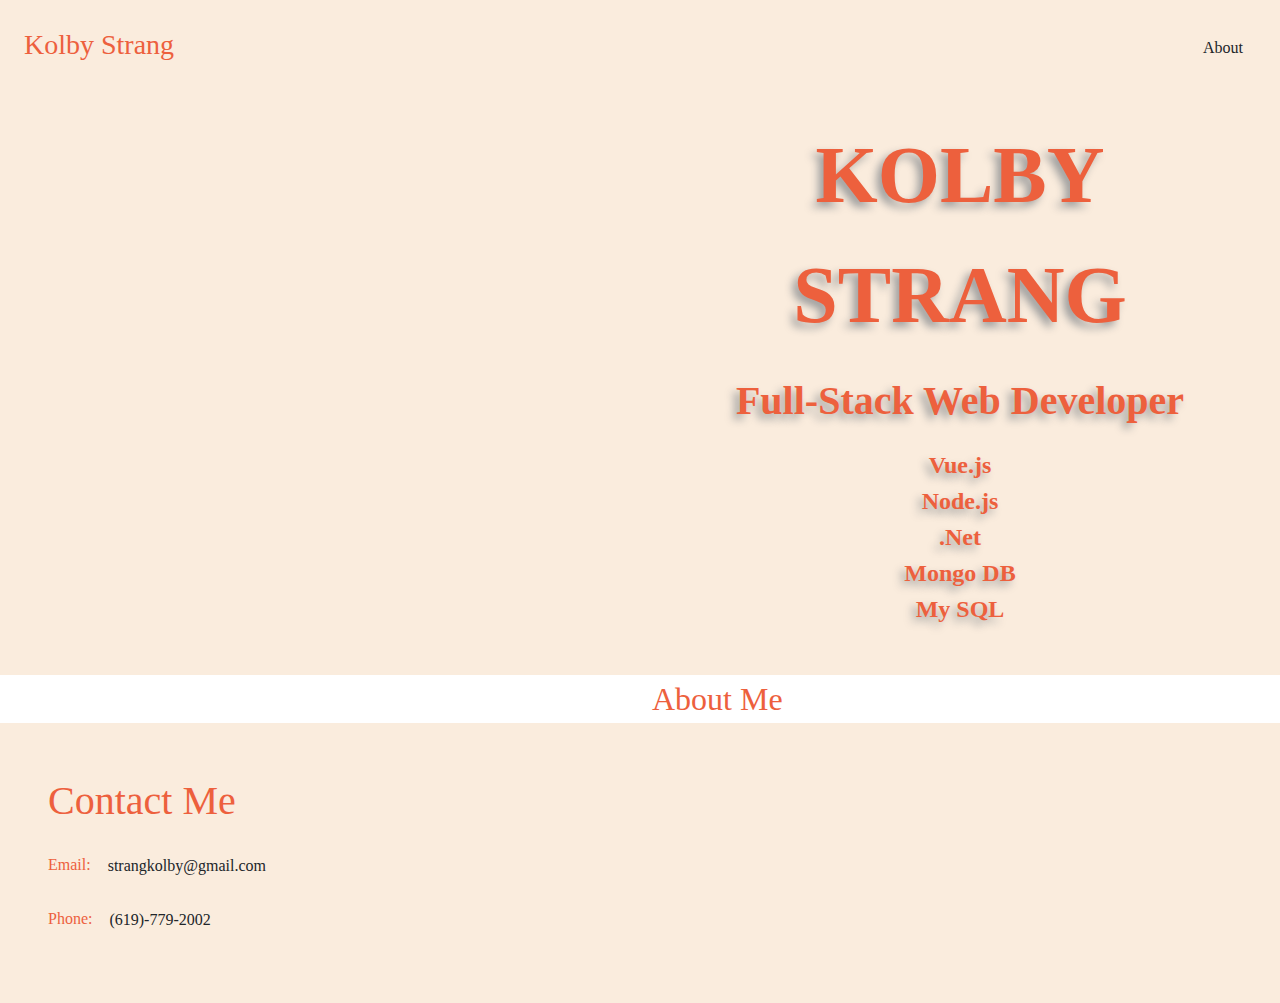
==== index.html @ c52d1a38 "Scrollintoview functionality" ====
<!DOCTYPE html>
<html lang="en">

<head>
  <meta charset="UTF-8">
  <meta name="viewport" content="width=device-width, initial-scale=1.0">
  <meta http-equiv="X-UA-Compatible" content="ie=edge">
  <meta name="format-detection" content="telephone=no">
  <link rel="icon" href="https://static.thenounproject.com/png/345852-200.png">
  <link rel="stylesheet"
    href="https://cdnjs.cloudflare.com/ajax/libs/MaterialDesign-Webfont/7.0.96/css/materialdesignicons.min.css"
    integrity="sha512-fXnjLwoVZ01NUqS/7G5kAnhXNXat6v7e3M9PhoMHOTARUMCaf5qNO84r5x9AFf5HDzm3rEZD8sb/n6dZ19SzFA=="
    crossorigin="anonymous" referrerpolicy="no-referrer" />
  <link rel="stylesheet" href="assets/style/main.css">
  <link rel="stylesheet" href="assets/style/style.css">
  <link rel="stylesheet" href="assets/scss/main.scss">
  <title>Kolby Strang</title>
</head>

<body>
  <!-- SECTION -->
  <header class="d-flex justify-content-between fs-3 p-4 pb-0">
    <a href="#">Kolby Strang</a>
    <nav>
      <a role="button" class="btn" onclick="app.HomeController.scrollToElem('about')">About</a>
    </nav>
  </header>

  <!-- SECTION -->
  <main>

    <section id="router-view">
      <!-- primary viewport -->
    </section>

  </main>

  <!-- SECTION -->
  <footer>
    <div class="container-fluid p-5">
      <div class="row">
        <div class="col-12">
          <p class="fs-1">Contact Me</p>
        </div>
      </div>
      <div class="row">
        <div class="col-12 col-md-4">
          <p>
            Email: <a class="btn" href="mailto: strangkolby@gmail.com">strangkolby@gmail.com</a>
          </p>
          <p>
            Phone: <a href="tel:+16197792002" data-phone-number="+16197792002" role="button"
              class="btn">(619)-779-2002</a>
          </p>
        </div>
        <div class="col-4"></div>
        <div class="col-4"></div>
      </div>
    </div>
  </footer>

  <script src="https://cdn.jsdelivr.net/npm/axios/dist/axios.min.js"></script>
  <script src="https://cdn.jsdelivr.net/npm/bootstrap@5.2.0/dist/js/bootstrap.bundle.min.js"
    integrity="sha384-A3rJD856KowSb7dwlZdYEkO39Gagi7vIsF0jrRAoQmDKKtQBHUuLZ9AsSv4jD4Xa"
    crossorigin="anonymous"></script>
  <script src="https://cdn.jsdelivr.net/npm/sweetalert2@11.3.10/dist/sweetalert2.all.min.js"
    integrity="sha256-hw7v8jZF/rFEdx1ZHepT4D73AFTHLu/P9kEyrNesRyc=" crossorigin="anonymous"></script>

  <script src="app/App.js" type="module"></script>
</body>

</html>
---- assets/style/style.css ----
body {
  color: #ed603d;
  background-color: #faecdd;
  font-family: 'Times New Roman', Times, serif
}

a {
  color: #ed603d;
  text-decoration: none;
}

.hero-img {
  max-width: 100%;
  max-height: 80vh;
  border-radius: 10px;
  box-shadow: -5px 5px 9px #9d9d9d;
}

.fs-0 {
  font-size: 60pt;
}

.text-shadow {
  text-shadow: -5px 5px 9px #9d9d9d;
}
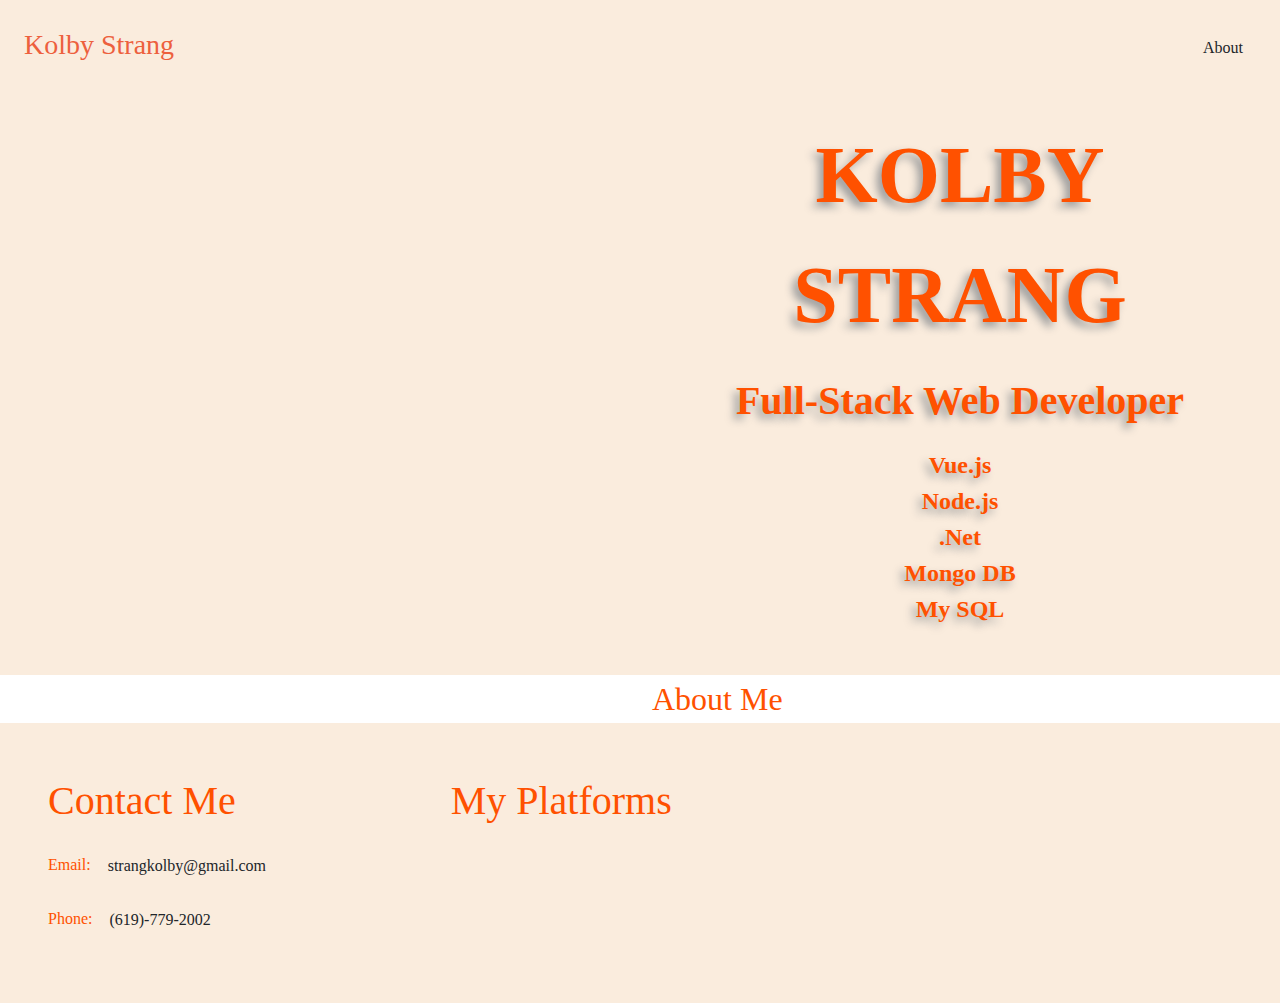
==== commit 6f4a2748: "added some contact links" ====
--- a/index.html
+++ b/index.html
@@ -39,12 +39,9 @@
   <footer>
     <div class="container-fluid p-5">
       <div class="row">
-        <div class="col-12">
+
+        <div class="col-12 col-md-4">
           <p class="fs-1">Contact Me</p>
-        </div>
-      </div>
-      <div class="row">
-        <div class="col-12 col-md-4">
           <p>
             Email: <a class="btn" href="mailto: strangkolby@gmail.com">strangkolby@gmail.com</a>
           </p>
@@ -53,8 +50,18 @@
               class="btn">(619)-779-2002</a>
           </p>
         </div>
-        <div class="col-4"></div>
-        <div class="col-4"></div>
+
+        <div class="col-12 col-md-4">
+          <p class="fs-1">My Platforms</p>
+          <div class="d-flex">
+            <a role="button" href="https://github.com/Kolby-Strang" target="_blank" class="btn mdi mdi-github"></a>
+            <a role="button" target="_blank" href="https://www.linkedin.com/in/kolby-strang/"
+              class="btn mdi mdi-linkedin"></a>
+          </div>
+        </div>
+
+        <div class="col-12 col-md-4"></div>
+
       </div>
     </div>
   </footer>
--- a/assets/style/style.css
+++ b/assets/style/style.css
@@ -1,8 +1,9 @@
 body {
-  color: #ed603d;
+  color: #ff5100;
   background-color: #faecdd;
   font-family: 'Times New Roman', Times, serif
 }
+
 
 a {
   color: #ed603d;
@@ -14,6 +15,7 @@
   max-height: 80vh;
   border-radius: 10px;
   box-shadow: -5px 5px 9px #9d9d9d;
+  object-fit: cover;
 }
 
 .fs-0 {
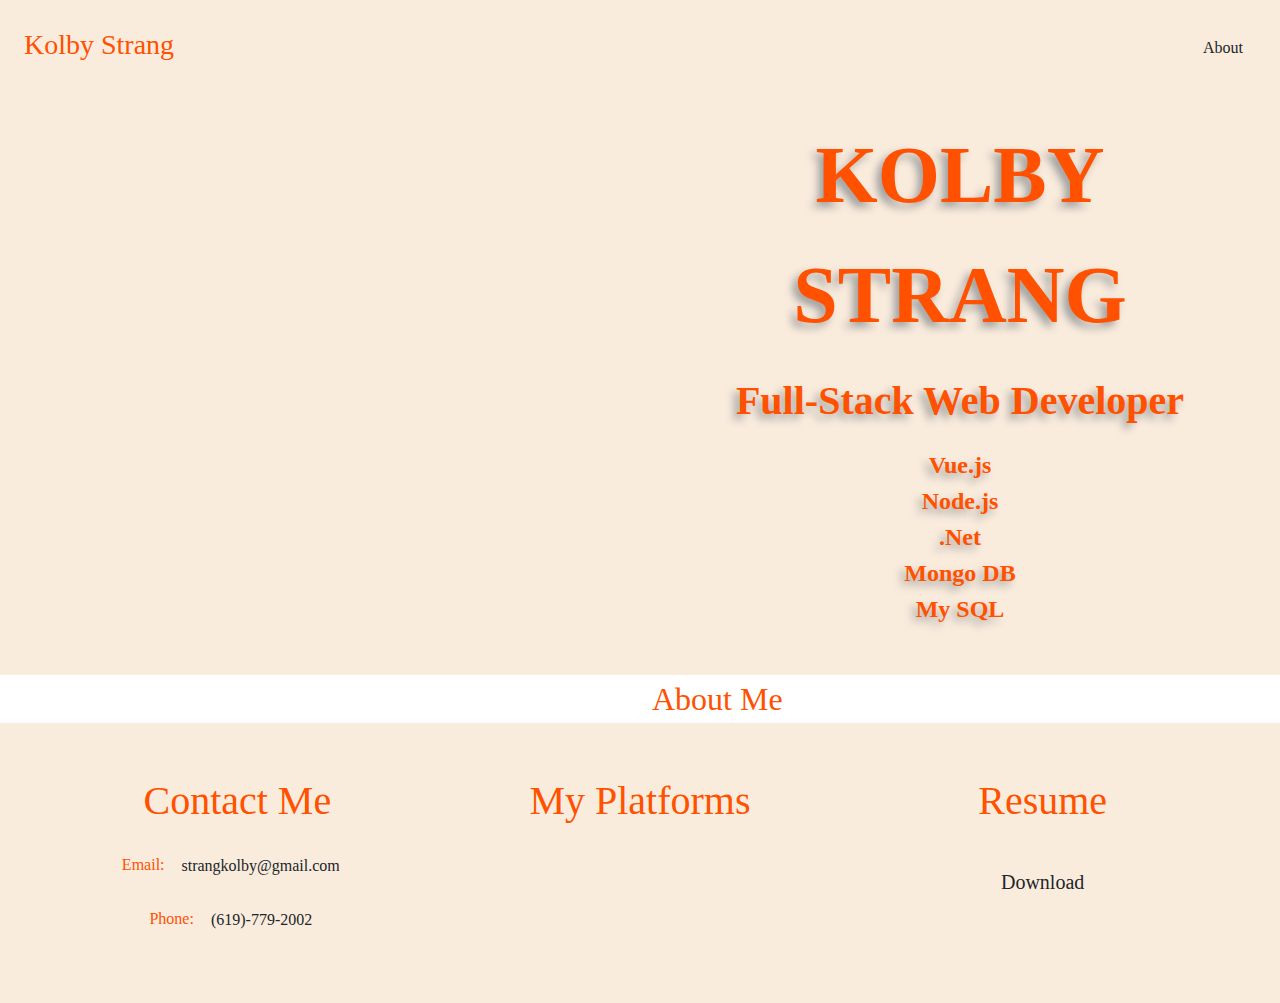
==== commit 617f1aee: "Added download and some style" ====
--- a/index.html
+++ b/index.html
@@ -40,7 +40,7 @@
     <div class="container-fluid p-5">
       <div class="row">
 
-        <div class="col-12 col-md-4">
+        <div class="col-12 col-md-4 text-center">
           <p class="fs-1">Contact Me</p>
           <p>
             Email: <a class="btn" href="mailto: strangkolby@gmail.com">strangkolby@gmail.com</a>
@@ -51,16 +51,20 @@
           </p>
         </div>
 
-        <div class="col-12 col-md-4">
+        <div class="col-12 col-md-4 text-center">
           <p class="fs-1">My Platforms</p>
-          <div class="d-flex">
-            <a role="button" href="https://github.com/Kolby-Strang" target="_blank" class="btn mdi mdi-github"></a>
+          <div class="d-flex justify-content-center">
+            <a role="button" href="https://github.com/Kolby-Strang" target="_blank" class="btn mdi mdi-github fs-2"></a>
             <a role="button" target="_blank" href="https://www.linkedin.com/in/kolby-strang/"
-              class="btn mdi mdi-linkedin"></a>
+              class="btn mdi mdi-linkedin fs-2"></a>
           </div>
         </div>
 
-        <div class="col-12 col-md-4"></div>
+        <div class="col-12 col-md-4 text-center">
+          <p class="fs-1">Resume</p>
+          <p href="assets/files/Resume.png" download="Resume" class="btn mdi mdi-download fs-2"> <span
+              class="fs-5">Download</span></p>
+        </div>
 
       </div>
     </div>
--- a/assets/style/style.css
+++ b/assets/style/style.css
@@ -6,7 +6,7 @@
 
 
 a {
-  color: #ed603d;
+  color: #ff5100;
   text-decoration: none;
 }
 
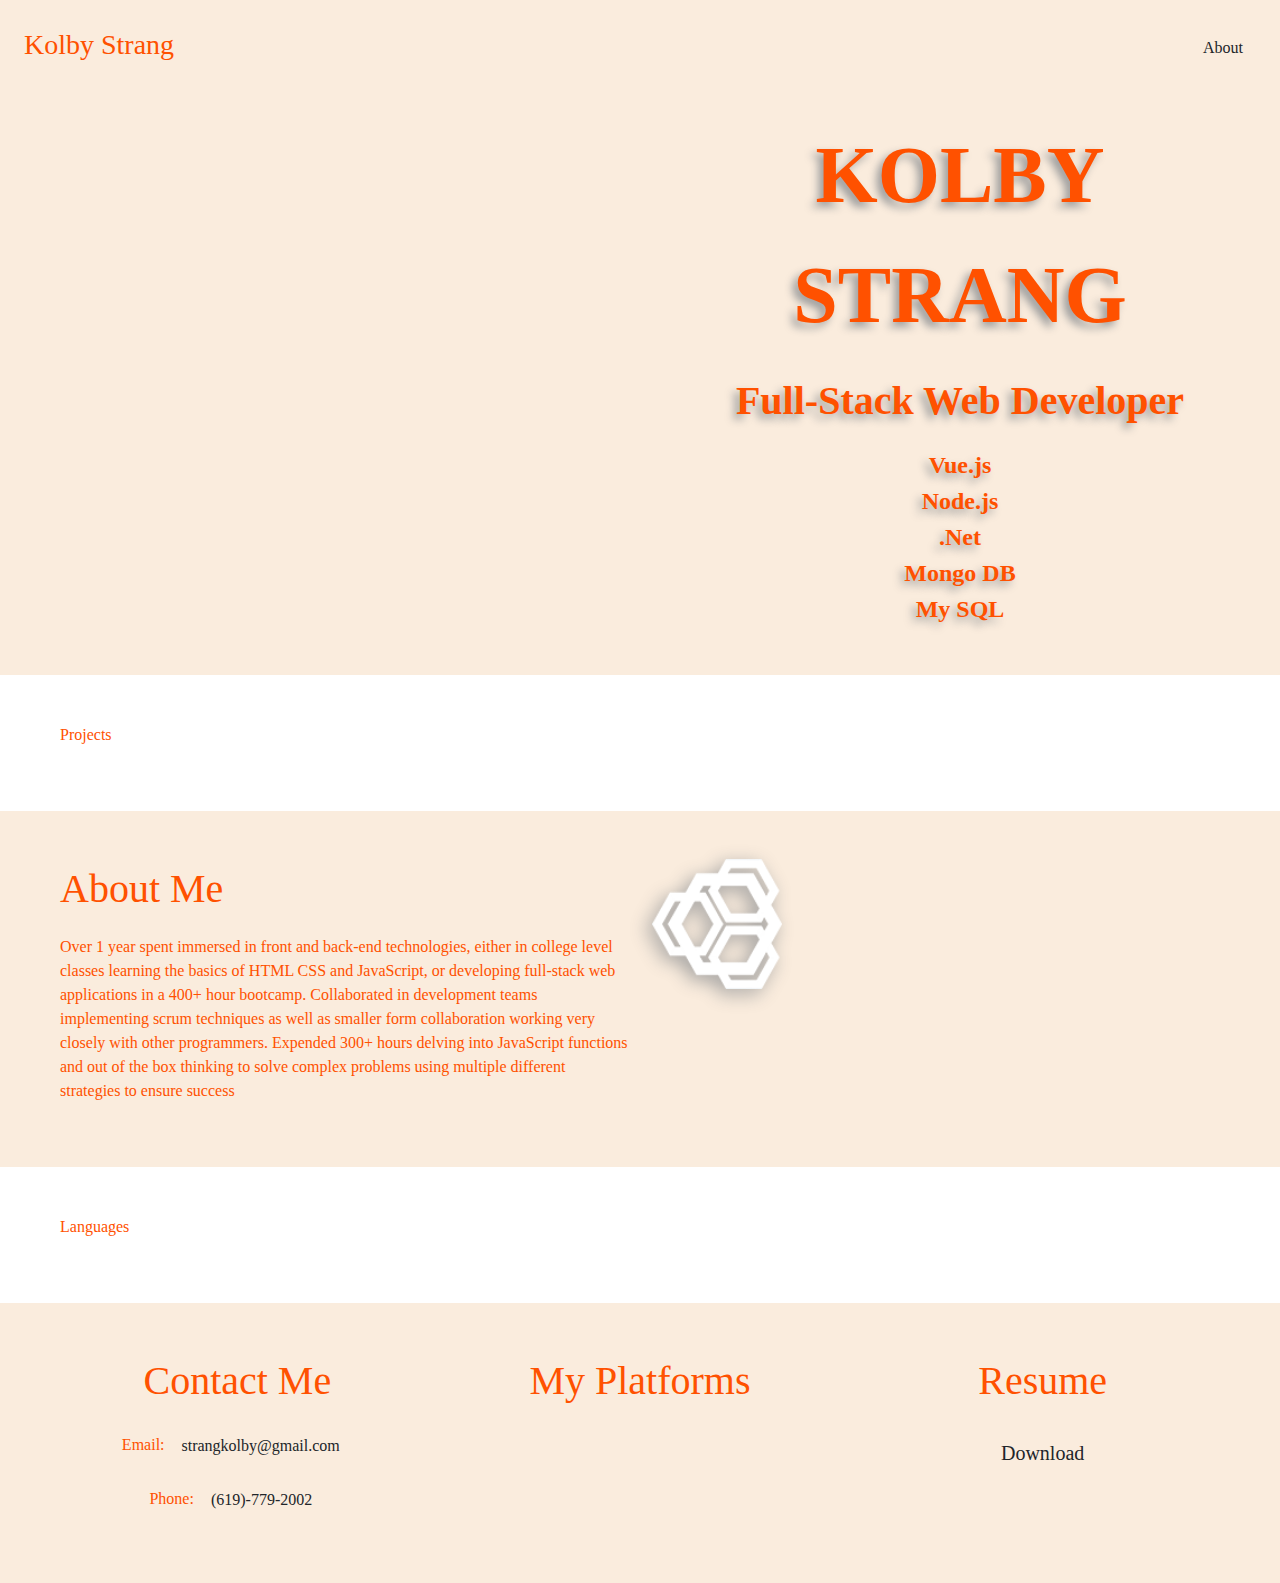
==== commit 8f522ac7: "Added more to about section and skeleton for other sections" ====
--- a/index.html
+++ b/index.html
@@ -62,8 +62,11 @@
 
         <div class="col-12 col-md-4 text-center">
           <p class="fs-1">Resume</p>
-          <p href="assets/files/Resume.png" download="Resume" class="btn mdi mdi-download fs-2"> <span
-              class="fs-5">Download</span></p>
+          <div href="assets/files/Resume.png" download="Resume"
+            class="btn d-flex align-content-center justify-content-center">
+            <i class="mdi mdi-download fs-2"></i>
+            <p class="fs-5 m-1">Download</p>
+          </div>
         </div>
 
       </div>
--- a/assets/style/style.css
+++ b/assets/style/style.css
@@ -24,4 +24,24 @@
 
 .text-shadow {
   text-shadow: -5px 5px 9px #9d9d9d;
+}
+
+.box-shadow {
+  box-shadow: -5px 5px 9px #9d9d9d;
+}
+
+.drop-shadow {
+  filter: drop-shadow(-5px 5px 9px #9d9d9d);
+}
+
+.mw-50 {
+  max-width: 50%;
+}
+
+.mh-50 {
+  max-height: 50%;
+}
+
+.aspect-1-1 {
+  aspect-ratio: 1/1;
 }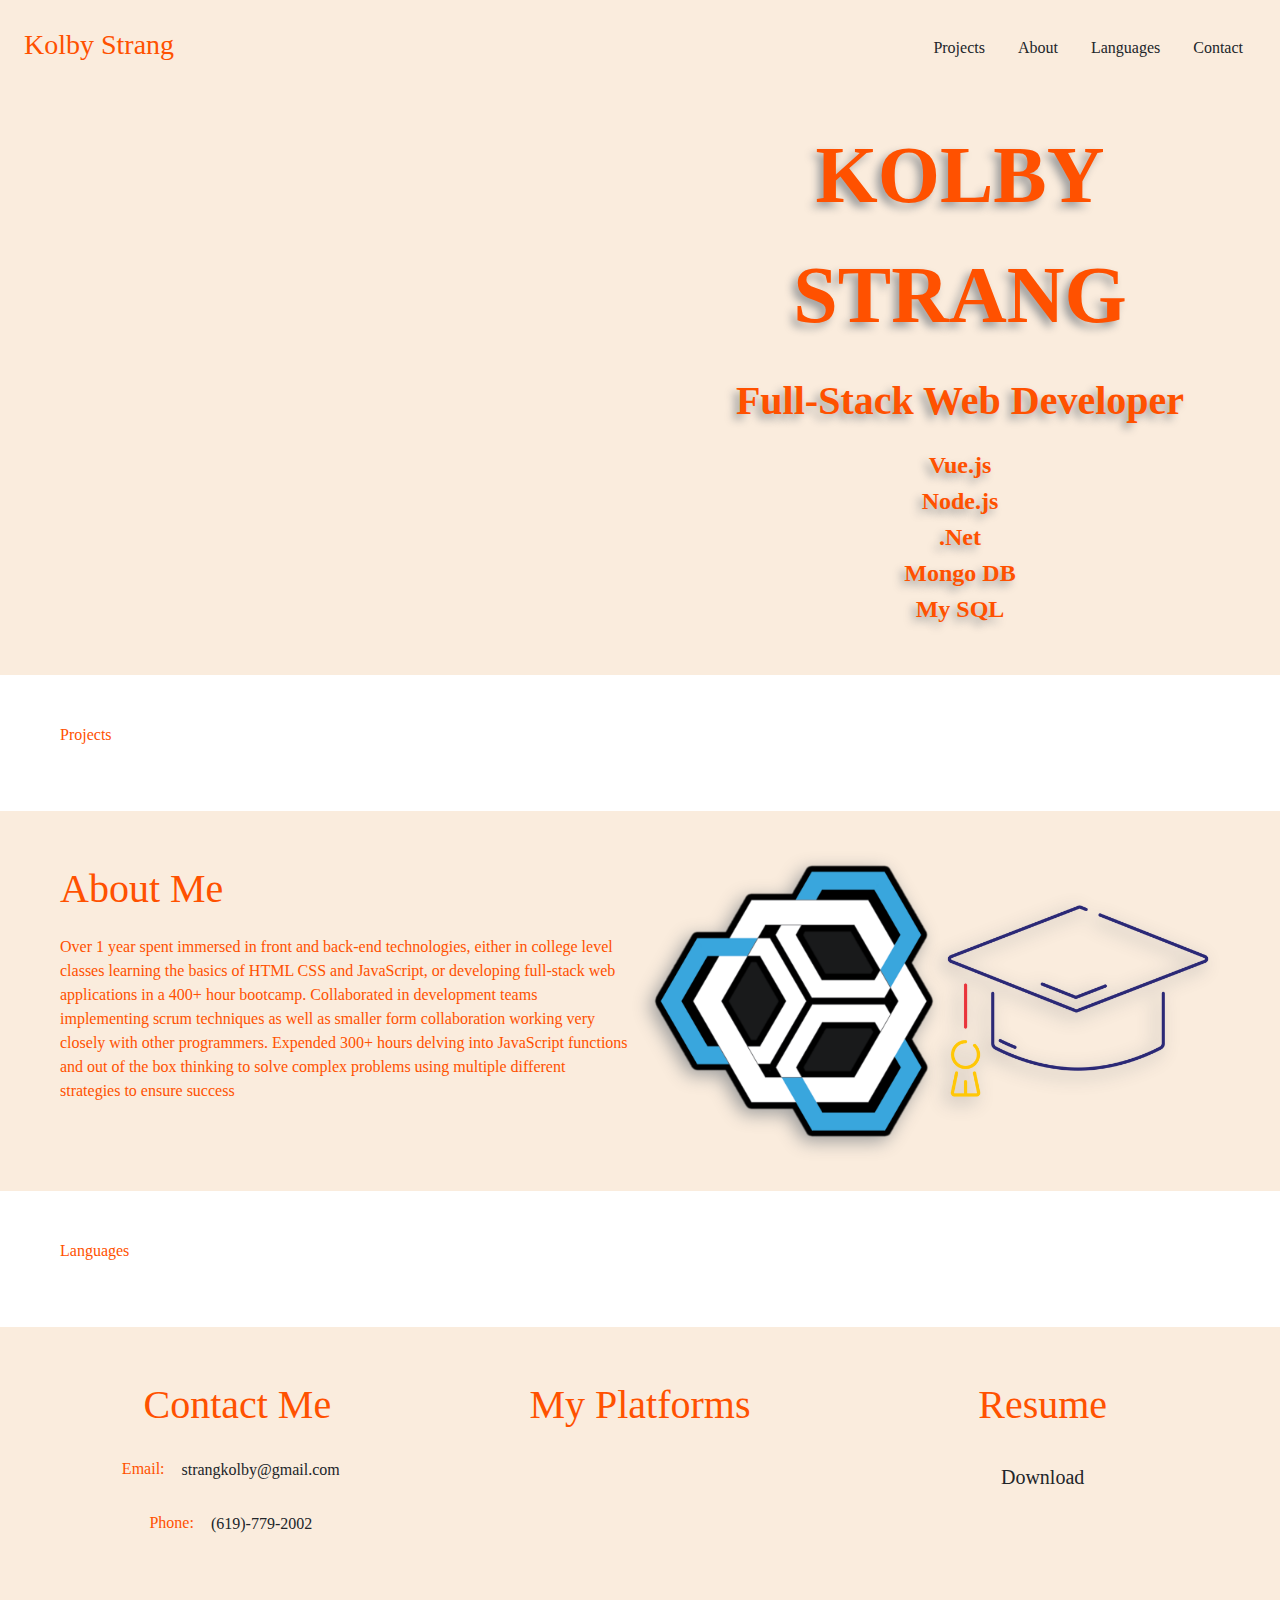
==== commit adecade3: "Images" ====
--- a/index.html
+++ b/index.html
@@ -22,7 +22,10 @@
   <header class="d-flex justify-content-between fs-3 p-4 pb-0">
     <a href="#">Kolby Strang</a>
     <nav>
+      <a role="button" class="btn" onclick="app.HomeController.scrollToElem('projects')">Projects</a>
       <a role="button" class="btn" onclick="app.HomeController.scrollToElem('about')">About</a>
+      <a role="button" class="btn" onclick="app.HomeController.scrollToElem('languages')">Languages</a>
+      <a role="button" class="btn" onclick="app.HomeController.scrollToElem('contact')">Contact</a>
     </nav>
   </header>
 
@@ -36,7 +39,7 @@
   </main>
 
   <!-- SECTION -->
-  <footer>
+  <footer id="contact">
     <div class="container-fluid p-5">
       <div class="row">
 
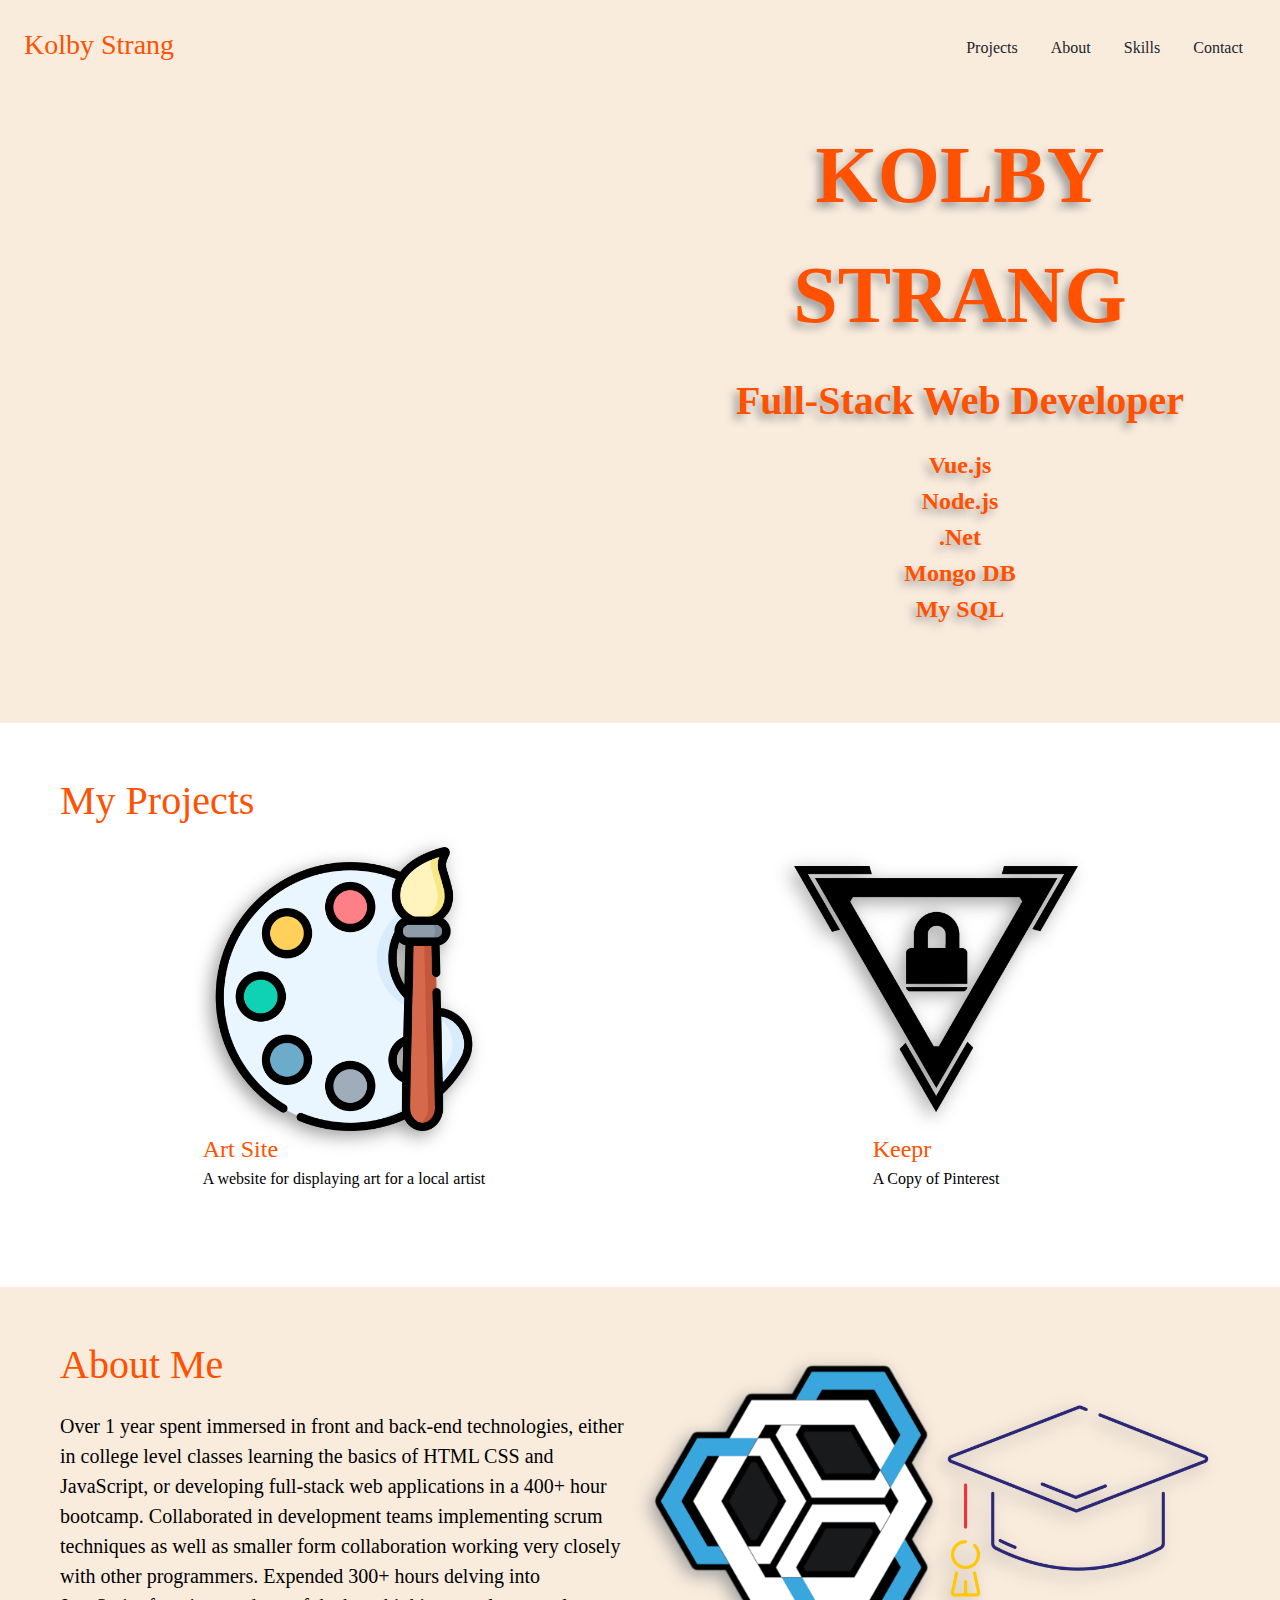
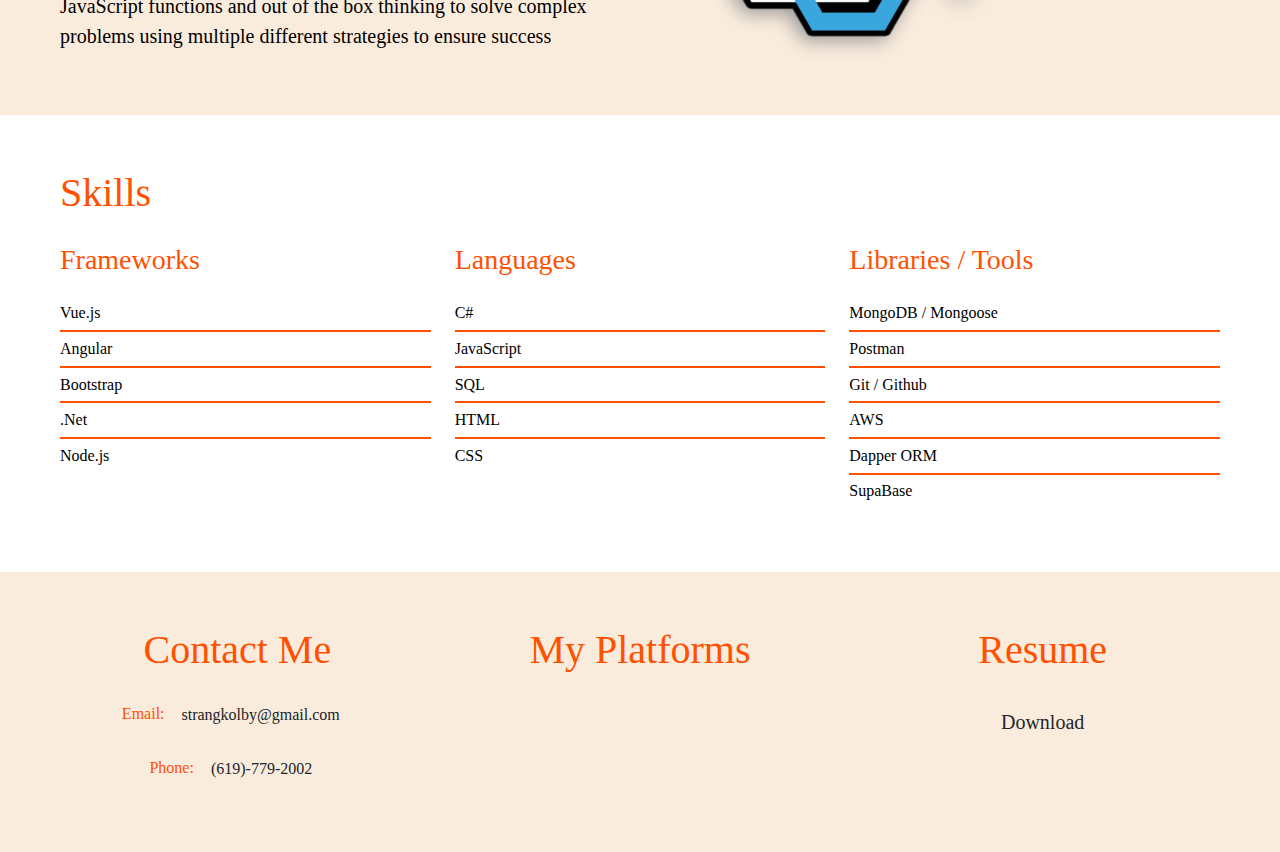
==== commit 9ece136d: "WOOOOO" ====
--- a/index.html
+++ b/index.html
@@ -24,7 +24,7 @@
     <nav>
       <a role="button" class="btn" onclick="app.HomeController.scrollToElem('projects')">Projects</a>
       <a role="button" class="btn" onclick="app.HomeController.scrollToElem('about')">About</a>
-      <a role="button" class="btn" onclick="app.HomeController.scrollToElem('languages')">Languages</a>
+      <a role="button" class="btn" onclick="app.HomeController.scrollToElem('skills')">Skills</a>
       <a role="button" class="btn" onclick="app.HomeController.scrollToElem('contact')">Contact</a>
     </nav>
   </header>
--- a/assets/style/style.css
+++ b/assets/style/style.css
@@ -10,12 +10,54 @@
   text-decoration: none;
 }
 
+ul {
+  color: black;
+  list-style-type: none;
+  padding-left: 0;
+}
+
+ul>li:not(:last-child) {
+  border-bottom: solid 2px #ff5100;
+}
+
+li {
+  padding: .3em 0 .3em 0;
+}
+
 .hero-img {
   max-width: 100%;
   max-height: 80vh;
   border-radius: 10px;
   box-shadow: -5px 5px 9px #9d9d9d;
   object-fit: cover;
+}
+
+.marquee {
+  --gap: 1rem;
+  position: relative;
+  display: flex;
+  overflow: hidden;
+  user-select: none;
+  gap: var(--gap);
+}
+
+.marquee-content {
+  animation: scroll 10s linear infinite;
+  flex-shrink: 0;
+  display: flex;
+  justify-content: space-around;
+  gap: var(--gap);
+  min-width: 100%;
+}
+
+@keyframes scroll {
+  from {
+    transform: translateX(0);
+  }
+
+  to {
+    transform: translateX(calc(-100% - var(--gap)));
+  }
 }
 
 .fs-0 {
@@ -44,4 +86,22 @@
 
 .aspect-1-1 {
   aspect-ratio: 1/1;
+}
+
+.object-fit {
+  object-fit: contain;
+}
+
+.hover-raise {
+  transition: ease-in-out .25s;
+  filter: drop-shadow(-5px 5px 9px #9d9d9d);
+}
+
+.hover-raise:hover {
+  transform: scale(1.05);
+  filter: drop-shadow(-5px 5px 9px #696969);
+}
+
+.text-primary {
+  color: #ff5100 !important;
 }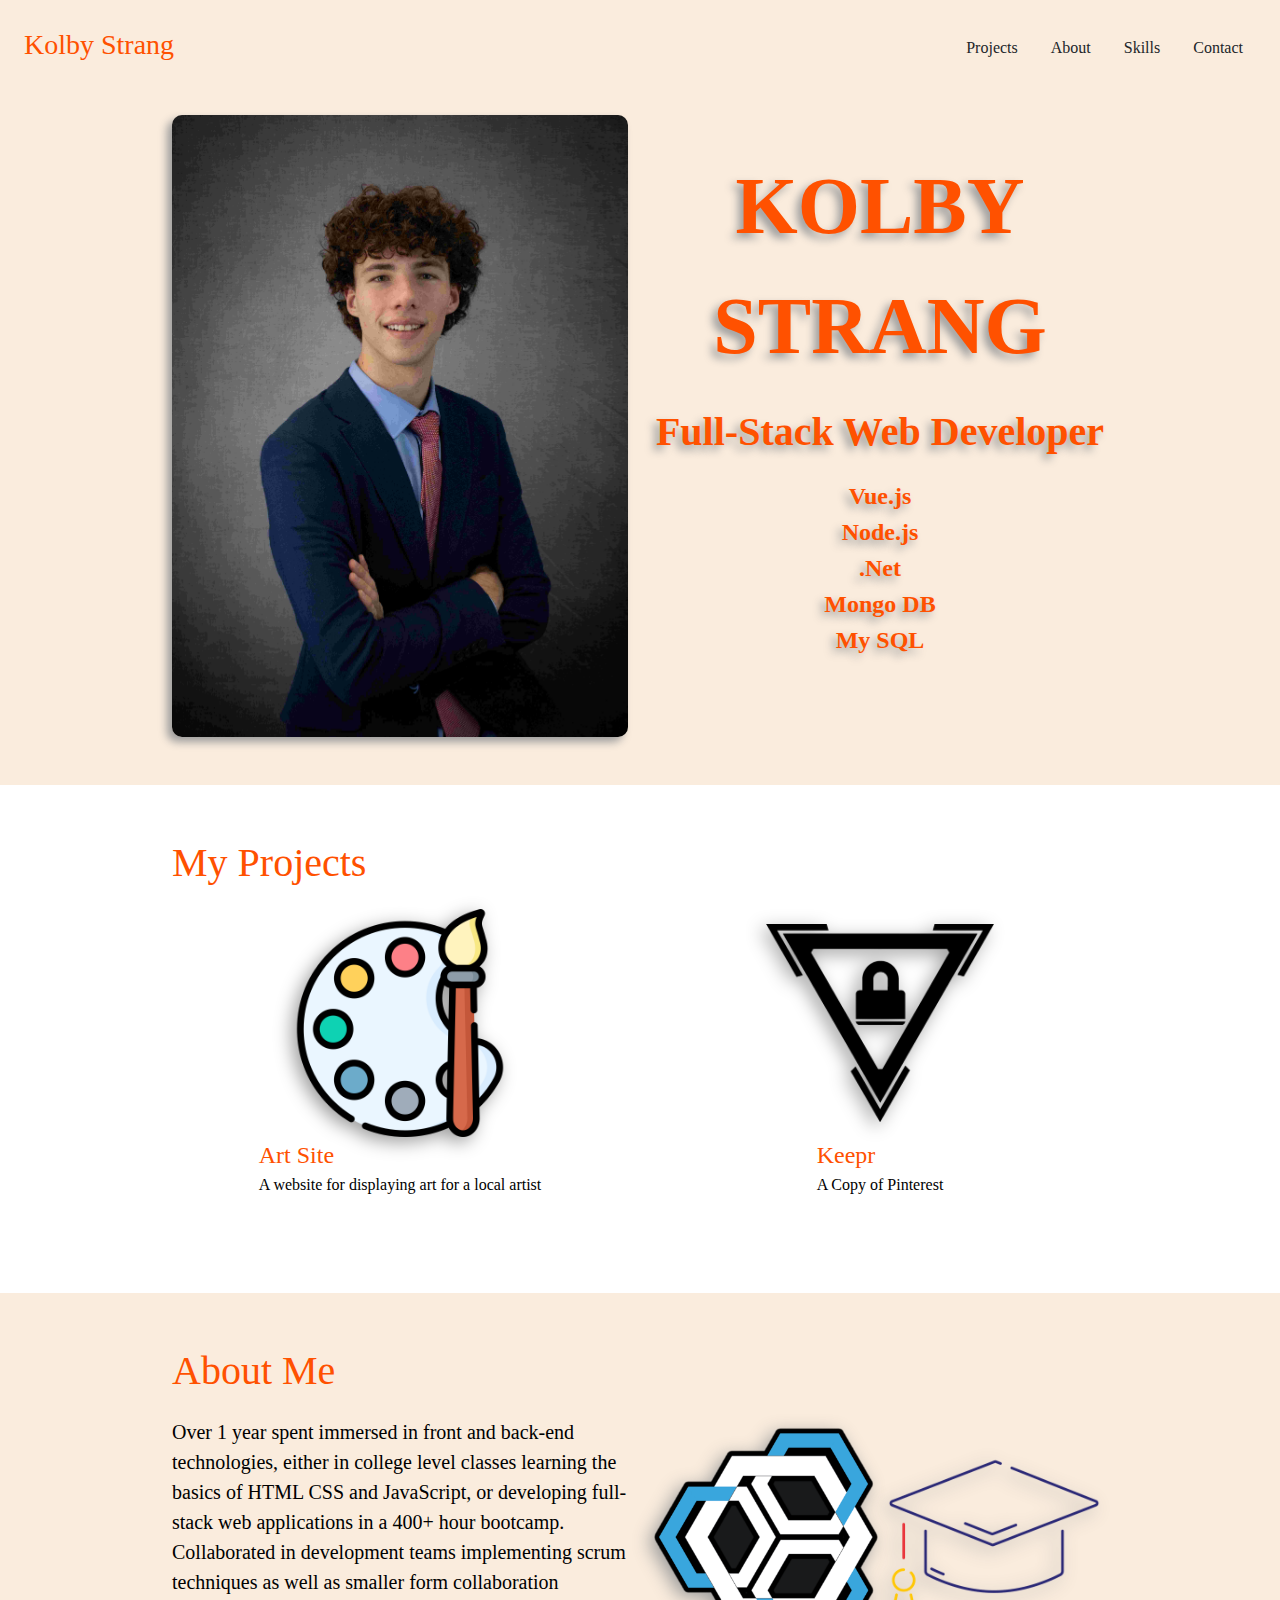
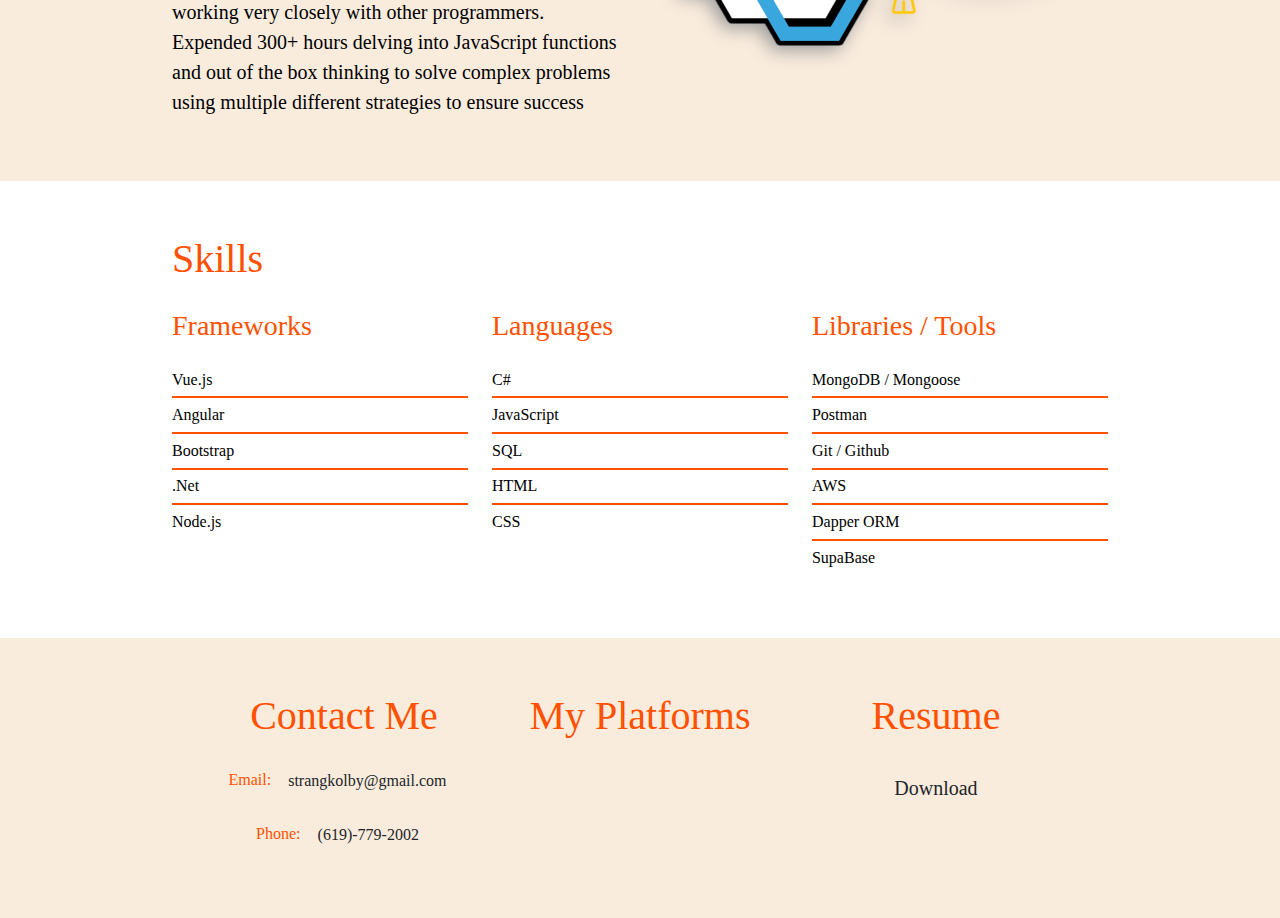
==== commit 4a871283: "Width Breakpoints to keep the website centered" ====
--- a/index.html
+++ b/index.html
@@ -6,6 +6,8 @@
   <meta name="viewport" content="width=device-width, initial-scale=1.0">
   <meta http-equiv="X-UA-Compatible" content="ie=edge">
   <meta name="format-detection" content="telephone=no">
+  <meta name="description"
+    content="Kolby Strang's Landing page containing links to his projects and information about his professional life">
   <link rel="icon" href="https://static.thenounproject.com/png/345852-200.png">
   <link rel="stylesheet"
     href="https://cdnjs.cloudflare.com/ajax/libs/MaterialDesign-Webfont/7.0.96/css/materialdesignicons.min.css"
--- a/assets/style/style.css
+++ b/assets/style/style.css
@@ -42,7 +42,7 @@
 }
 
 .marquee-content {
-  animation: scroll 10s linear infinite;
+  animation: scroll 20s linear infinite;
   flex-shrink: 0;
   display: flex;
   justify-content: space-around;
@@ -57,6 +57,32 @@
 
   to {
     transform: translateX(calc(-100% - var(--gap)));
+  }
+}
+
+.row {
+  padding-left: 15em;
+  padding-right: 15em;
+}
+
+@media (max-width: 1300px) {
+  .row {
+    padding-left: 10em;
+    padding-right: 10em;
+  }
+}
+
+@media (max-width: 1000px) {
+  .row {
+    padding-left: 5em;
+    padding-right: 5em;
+  }
+}
+
+@media (max-width: 768px) {
+  .row {
+    padding-left: 1em;
+    padding-right: 1em;
   }
 }
 
@@ -104,4 +130,8 @@
 
 .text-primary {
   color: #ff5100 !important;
+}
+
+.hidden {
+  display: none;
 }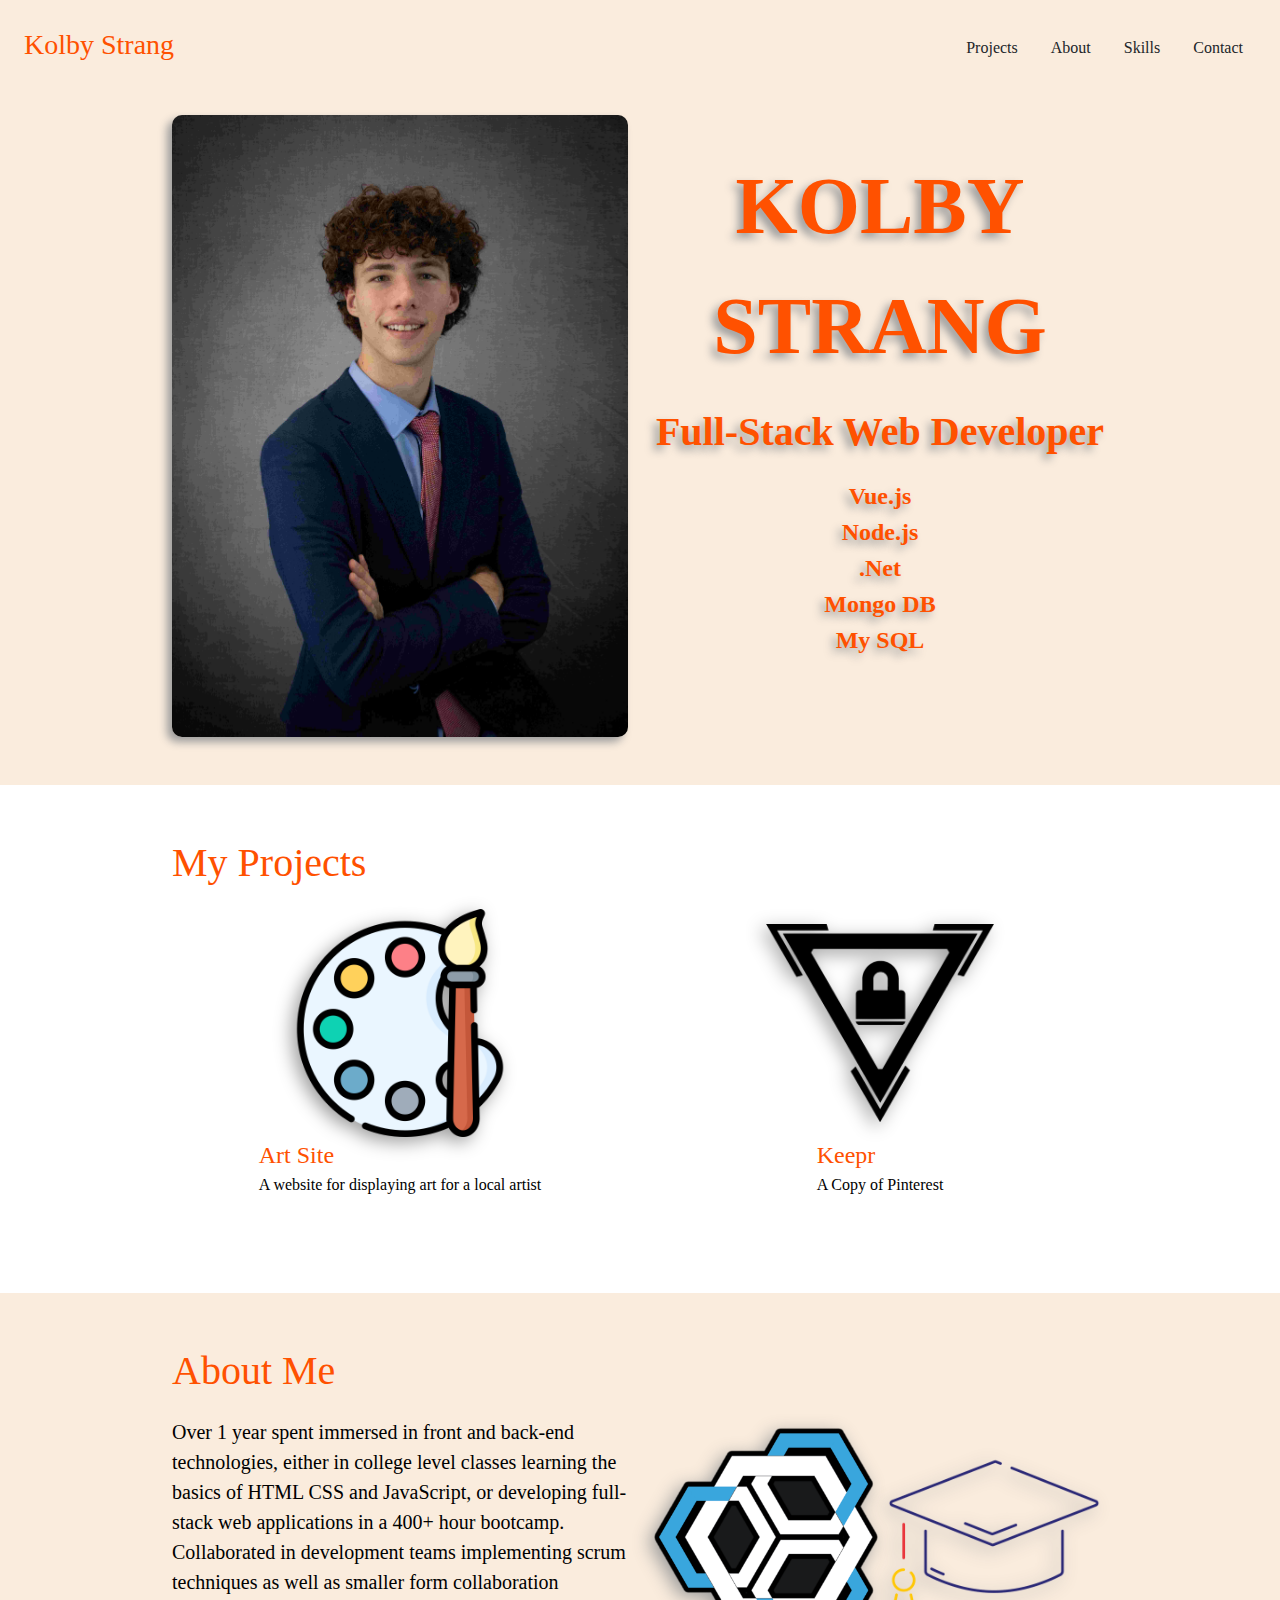
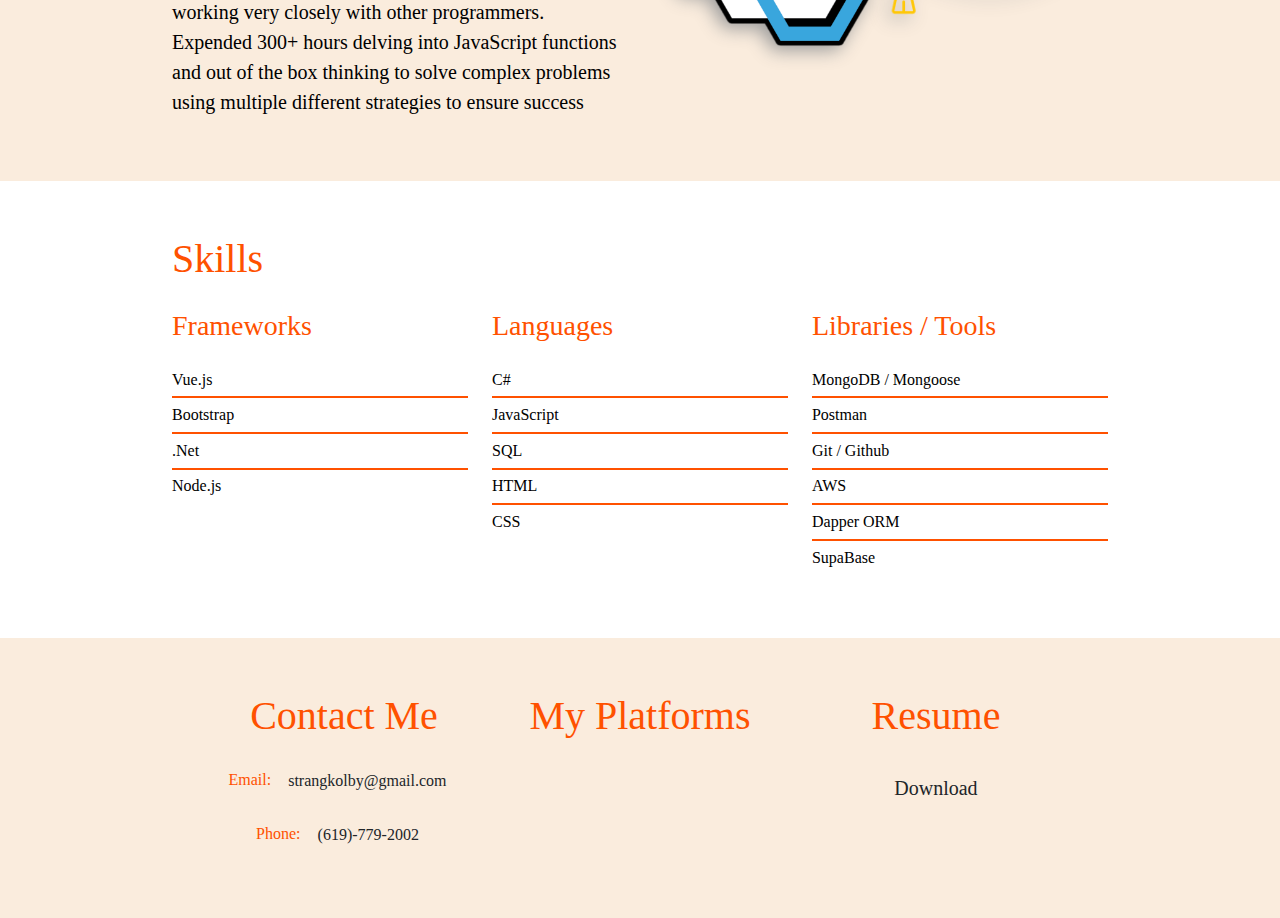
==== commit 1ef23a67: "Updated Resume" ====
--- a/index.html
+++ b/index.html
@@ -67,11 +67,11 @@
 
         <div class="col-12 col-md-4 text-center">
           <p class="fs-1">Resume</p>
-          <div href="assets/files/Resume.png" download="Resume"
+          <a href="/assets/img/Resume.pdf" download="Resume"
             class="btn d-flex align-content-center justify-content-center">
             <i class="mdi mdi-download fs-2"></i>
             <p class="fs-5 m-1">Download</p>
-          </div>
+          </a>
         </div>
 
       </div>
--- a/assets/style/style.css
+++ b/assets/style/style.css
@@ -61,21 +61,35 @@
 }
 
 .row {
-  padding-left: 15em;
-  padding-right: 15em;
+  padding-left: 30em;
+  padding-right: 30em;
 }
 
-@media (max-width: 1300px) {
+@media (max-width: 1800px) {
+  .row {
+    padding-left: 25em;
+    padding-right: 25em;
+  }
+}
+
+@media (max-width: 1600px) {
+  .row {
+    padding-left: 20em;
+    padding-right: 20em;
+  }
+}
+
+@media (max-width: 1400px) {
   .row {
     padding-left: 10em;
     padding-right: 10em;
   }
 }
 
-@media (max-width: 1000px) {
+@media (max-width: 1100px) {
   .row {
-    padding-left: 5em;
-    padding-right: 5em;
+    padding-left: 3em;
+    padding-right: 3em;
   }
 }
 
